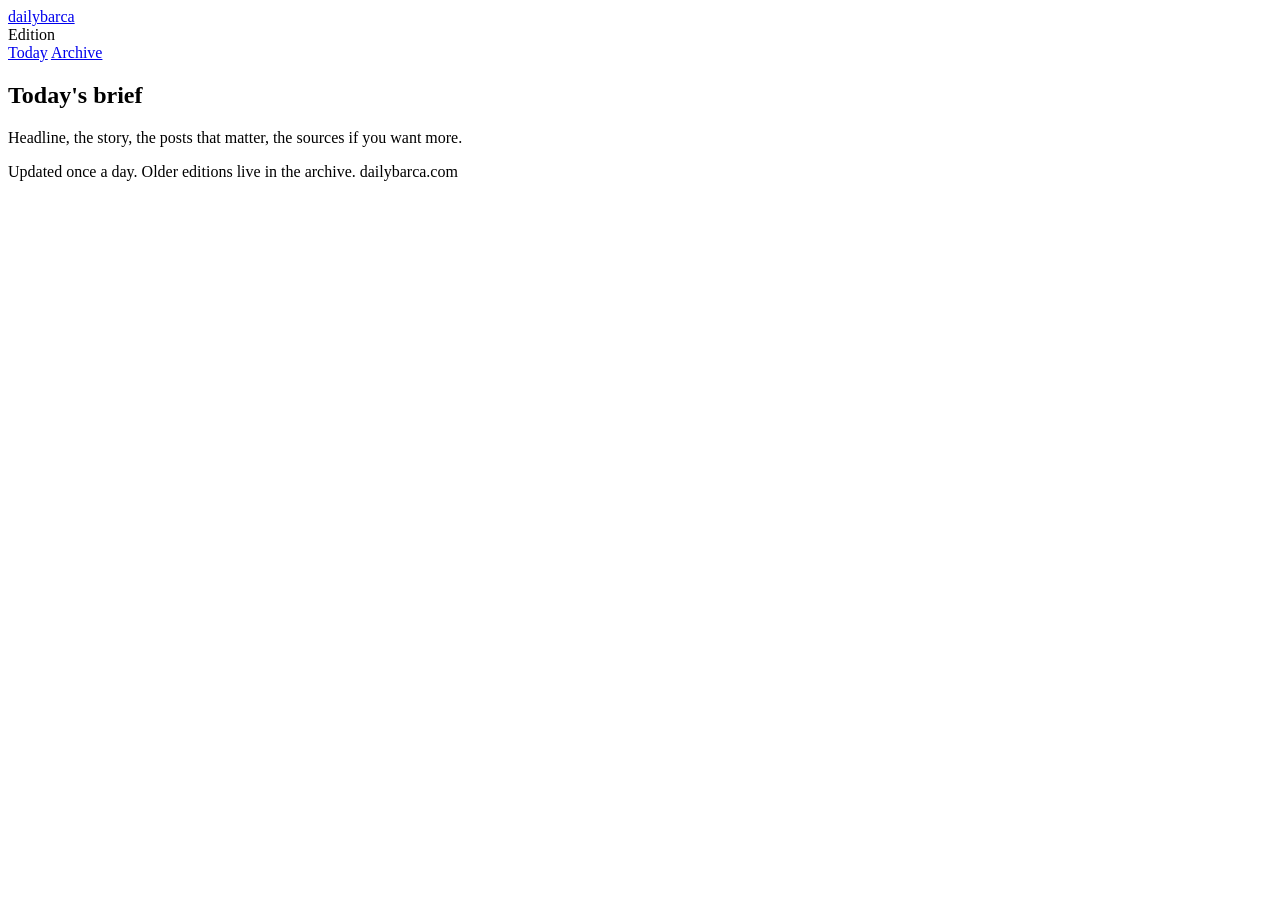
==== index.html @ 5529cc29 "Initial dailybarca site: dark cards, editions, archive" ====
<!doctype html>
<html lang="en">
<head>
  <meta charset="utf-8" />
  <meta name="viewport" content="width=device-width, initial-scale=1" />
  <title>dailybarca</title>
  <meta name="description" content="The daily Barca brief — story cards from top X voices and newsrooms." />
  <link rel="preconnect" href="https://fonts.googleapis.com" />
  <link rel="preconnect" href="https://fonts.gstatic.com" crossorigin />
  <link href="https://fonts.googleapis.com/css2?family=Sora:wght@400;500;600;700&display=swap" rel="stylesheet" />
  <link rel="stylesheet" href="/css/app.css" />
</head>
<body data-page="home">
  <header class="top">
    <div class="wrap top-inner">
      <a class="brand" href="/">daily<span>barca</span></a>
      <div class="edition-chip" id="editionChip">Edition</div>
      <nav class="nav">
        <a href="/">Today</a>
        <a href="/archive.html">Archive</a>
      </nav>
    </div>
  </header>
  <main class="wrap">
    <section class="hero">
      <div>
        <h1 id="heroTitle">Today's brief</h1>
        <p id="heroDeck">Headline, the story, the posts that matter, the sources if you want more.</p>
      </div>
      <div class="meta" id="heroMeta"></div>
    </section>
    <section class="grid" id="grid"></section>
  </main>
  <footer>
    <div class="wrap">Updated once a day. Older editions live in the archive. dailybarca.com</div>
  </footer>
  <script src="/js/app.js"></script>
</body>
</html>
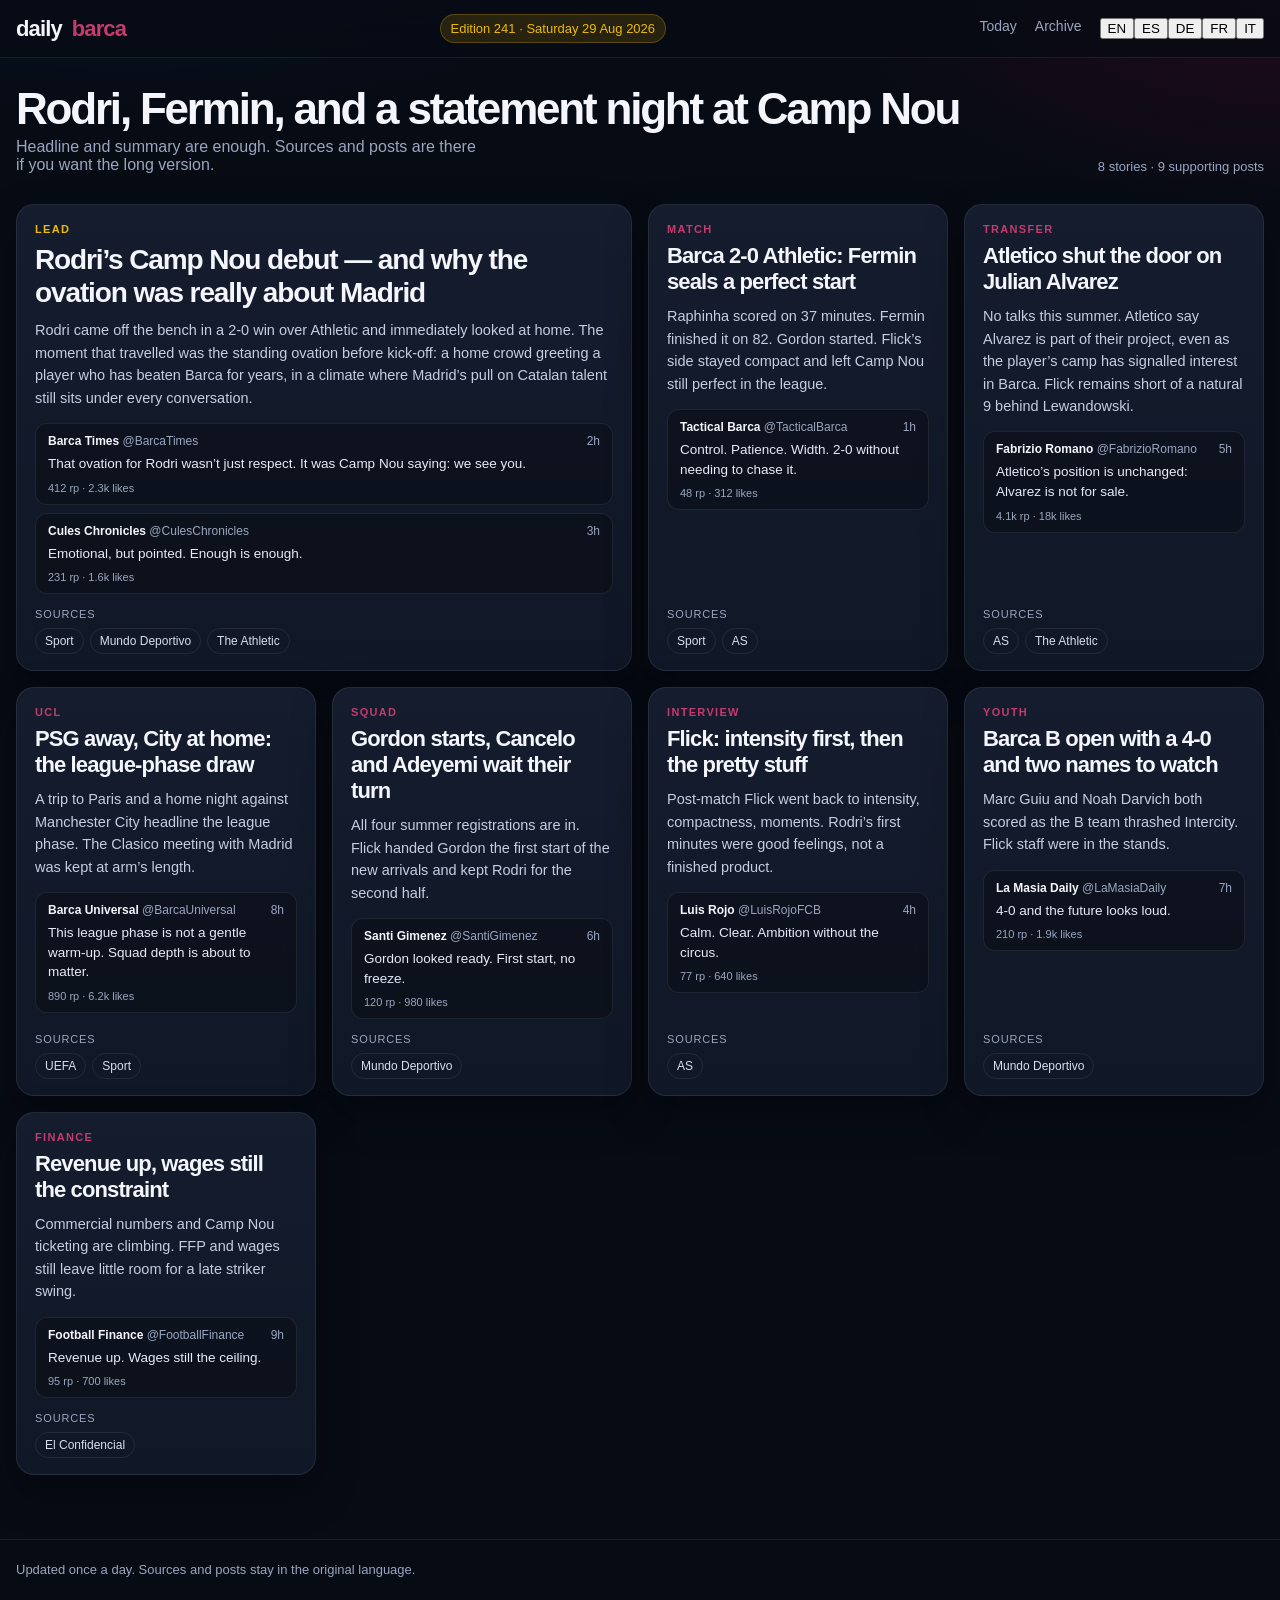
==== commit c45324b6: "Add EN ES DE FR IT language switch for card copy only" ====
--- a/index.html
+++ b/index.html
@@ -4,7 +4,6 @@
   <meta charset="utf-8" />
   <meta name="viewport" content="width=device-width, initial-scale=1" />
   <title>dailybarca</title>
-  <meta name="description" content="The daily Barca brief — story cards from top X voices and newsrooms." />
   <link rel="preconnect" href="https://fonts.googleapis.com" />
   <link rel="preconnect" href="https://fonts.gstatic.com" crossorigin />
   <link href="https://fonts.googleapis.com/css2?family=Sora:wght@400;500;600;700&display=swap" rel="stylesheet" />
@@ -16,8 +15,9 @@
       <a class="brand" href="/">daily<span>barca</span></a>
       <div class="edition-chip" id="editionChip">Edition</div>
       <nav class="nav">
-        <a href="/">Today</a>
-        <a href="/archive.html">Archive</a>
+        <a href="/" data-i18n="today">Today</a>
+        <a href="/archive.html" data-i18n="archive">Archive</a>
+        <div class="langs" id="langs"></div>
       </nav>
     </div>
   </header>
@@ -25,15 +25,13 @@
     <section class="hero">
       <div>
         <h1 id="heroTitle">Today's brief</h1>
-        <p id="heroDeck">Headline, the story, the posts that matter, the sources if you want more.</p>
+        <p id="heroDeck"></p>
       </div>
       <div class="meta" id="heroMeta"></div>
     </section>
     <section class="grid" id="grid"></section>
   </main>
-  <footer>
-    <div class="wrap">Updated once a day. Older editions live in the archive. dailybarca.com</div>
-  </footer>
+  <footer><div class="wrap" id="footerCopy"></div></footer>
   <script src="/js/app.js"></script>
 </body>
 </html>
--- a/css/app.css
+++ b/css/app.css
@@ -0,0 +1,91 @@
+:root {
+  --bg: #070b14;
+  --bg-elev: #101828;
+  --card: #141c2e;
+  --card-hover: #1a2438;
+  --line: rgba(255, 255, 255, 0.08);
+  --text: #f4f6fb;
+  --muted: #9aa6bf;
+  --blue: #3d7ad9;
+  --garnet: #c43b6e;
+  --gold: #edbb00;
+  --gold-dim: rgba(237, 187, 0, 0.14);
+  --shadow: 0 18px 40px rgba(0, 0, 0, 0.35);
+  --radius: 18px;
+}
+
+* { box-sizing: border-box; }
+html, body { margin: 0; padding: 0; }
+body {
+  font-family: "Sora", "Segoe UI", sans-serif;
+  background:
+    radial-gradient(1200px 500px at 10% -10%, rgba(0, 77, 152, 0.22), transparent 55%),
+    radial-gradient(900px 420px at 100% 0%, rgba(165, 0, 68, 0.16), transparent 50%),
+    var(--bg);
+  color: var(--text);
+  min-height: 100vh;
+}
+a { color: inherit; text-decoration: none; }
+.wrap { width: min(1280px, calc(100% - 32px)); margin: 0 auto; }
+.top {
+  position: sticky; top: 0; z-index: 20;
+  backdrop-filter: blur(16px);
+  background: rgba(7, 11, 20, 0.78);
+  border-bottom: 1px solid var(--line);
+}
+.top-inner { display: flex; align-items: center; justify-content: space-between; gap: 16px; padding: 14px 0; }
+.brand { display: flex; align-items: baseline; gap: 10px; font-weight: 700; letter-spacing: -0.04em; font-size: 22px; }
+.brand span { color: var(--garnet); }
+.edition-chip {
+  font-size: 13px; color: var(--gold); background: var(--gold-dim);
+  border: 1px solid rgba(237, 187, 0, 0.25); padding: 6px 10px; border-radius: 999px; white-space: nowrap;
+}
+.nav { display: flex; gap: 18px; font-size: 14px; color: var(--muted); }
+.nav a:hover { color: var(--text); }
+.hero { padding: 28px 0 8px; display: flex; justify-content: space-between; gap: 16px; align-items: end; }
+.hero h1 { margin: 0 0 6px; font-size: clamp(28px, 4vw, 44px); letter-spacing: -0.05em; line-height: 1.05; }
+.hero p { margin: 0; color: var(--muted); max-width: 52ch; }
+.meta { color: var(--muted); font-size: 13px; text-align: right; }
+.grid { display: grid; grid-template-columns: repeat(4, 1fr); gap: 16px; padding: 22px 0 64px; }
+.card {
+  background: linear-gradient(180deg, var(--card) 0%, #101726 100%);
+  border: 1px solid var(--line); border-radius: var(--radius); padding: 18px 18px 16px;
+  box-shadow: var(--shadow); display: flex; flex-direction: column; min-height: 100%;
+  transition: transform 0.18s ease, border-color 0.18s ease, background 0.18s ease;
+}
+.card:hover { transform: translateY(-3px); border-color: rgba(237, 187, 0, 0.28); background: var(--card-hover); }
+.card.lead { grid-column: span 2; }
+.kicker { font-size: 11px; font-weight: 700; letter-spacing: 0.12em; text-transform: uppercase; color: var(--garnet); margin-bottom: 8px; }
+.card.lead .kicker { color: var(--gold); }
+.card h2 { margin: 0 0 10px; font-size: 22px; letter-spacing: -0.04em; line-height: 1.18; }
+.card.lead h2 { font-size: 28px; }
+.summary { color: #c5cde0; font-size: 14.5px; line-height: 1.55; margin: 0 0 14px; }
+.tweets { display: grid; gap: 8px; margin-bottom: 14px; }
+.tweet { background: rgba(0, 0, 0, 0.28); border: 1px solid var(--line); border-radius: 12px; padding: 10px 12px; }
+.tweet-head { display: flex; justify-content: space-between; gap: 8px; font-size: 12px; color: var(--muted); margin-bottom: 6px; }
+.tweet-head b { color: var(--text); font-weight: 600; }
+.tweet p { margin: 0; font-size: 13.5px; line-height: 1.45; color: #e6ebf7; }
+.tweet-stats { margin-top: 8px; font-size: 11px; color: var(--muted); }
+.sources { margin-top: auto; }
+.sources-label { font-size: 11px; color: var(--muted); letter-spacing: 0.08em; text-transform: uppercase; margin-bottom: 8px; }
+.source-row { display: flex; flex-wrap: wrap; gap: 6px; }
+.source { font-size: 12px; color: #d7def0; border: 1px solid var(--line); border-radius: 999px; padding: 5px 9px; }
+.source:hover { border-color: var(--gold); color: var(--gold); }
+.archive-list { padding: 24px 0 80px; display: grid; gap: 10px; }
+.edition-row { display: flex; justify-content: space-between; align-items: center; gap: 12px; padding: 16px 18px; background: var(--card); border: 1px solid var(--line); border-radius: 14px; }
+.edition-row:hover { border-color: rgba(237, 187, 0, 0.3); }
+.edition-row strong { display: block; font-size: 16px; }
+.edition-row span { color: var(--muted); font-size: 13px; }
+footer { border-top: 1px solid var(--line); color: var(--muted); font-size: 13px; padding: 22px 0 40px; }
+@media (max-width: 1100px) {
+  .grid { grid-template-columns: repeat(2, 1fr); }
+  .card.lead { grid-column: span 2; }
+}
+@media (max-width: 720px) {
+  .grid { grid-template-columns: 1fr; }
+  .card.lead { grid-column: span 1; }
+  .hero { flex-direction: column; align-items: start; }
+  .meta { text-align: left; }
+  .top-inner { flex-wrap: wrap; }
+  .card h2, .card.lead h2 { font-size: 22px; }
+}
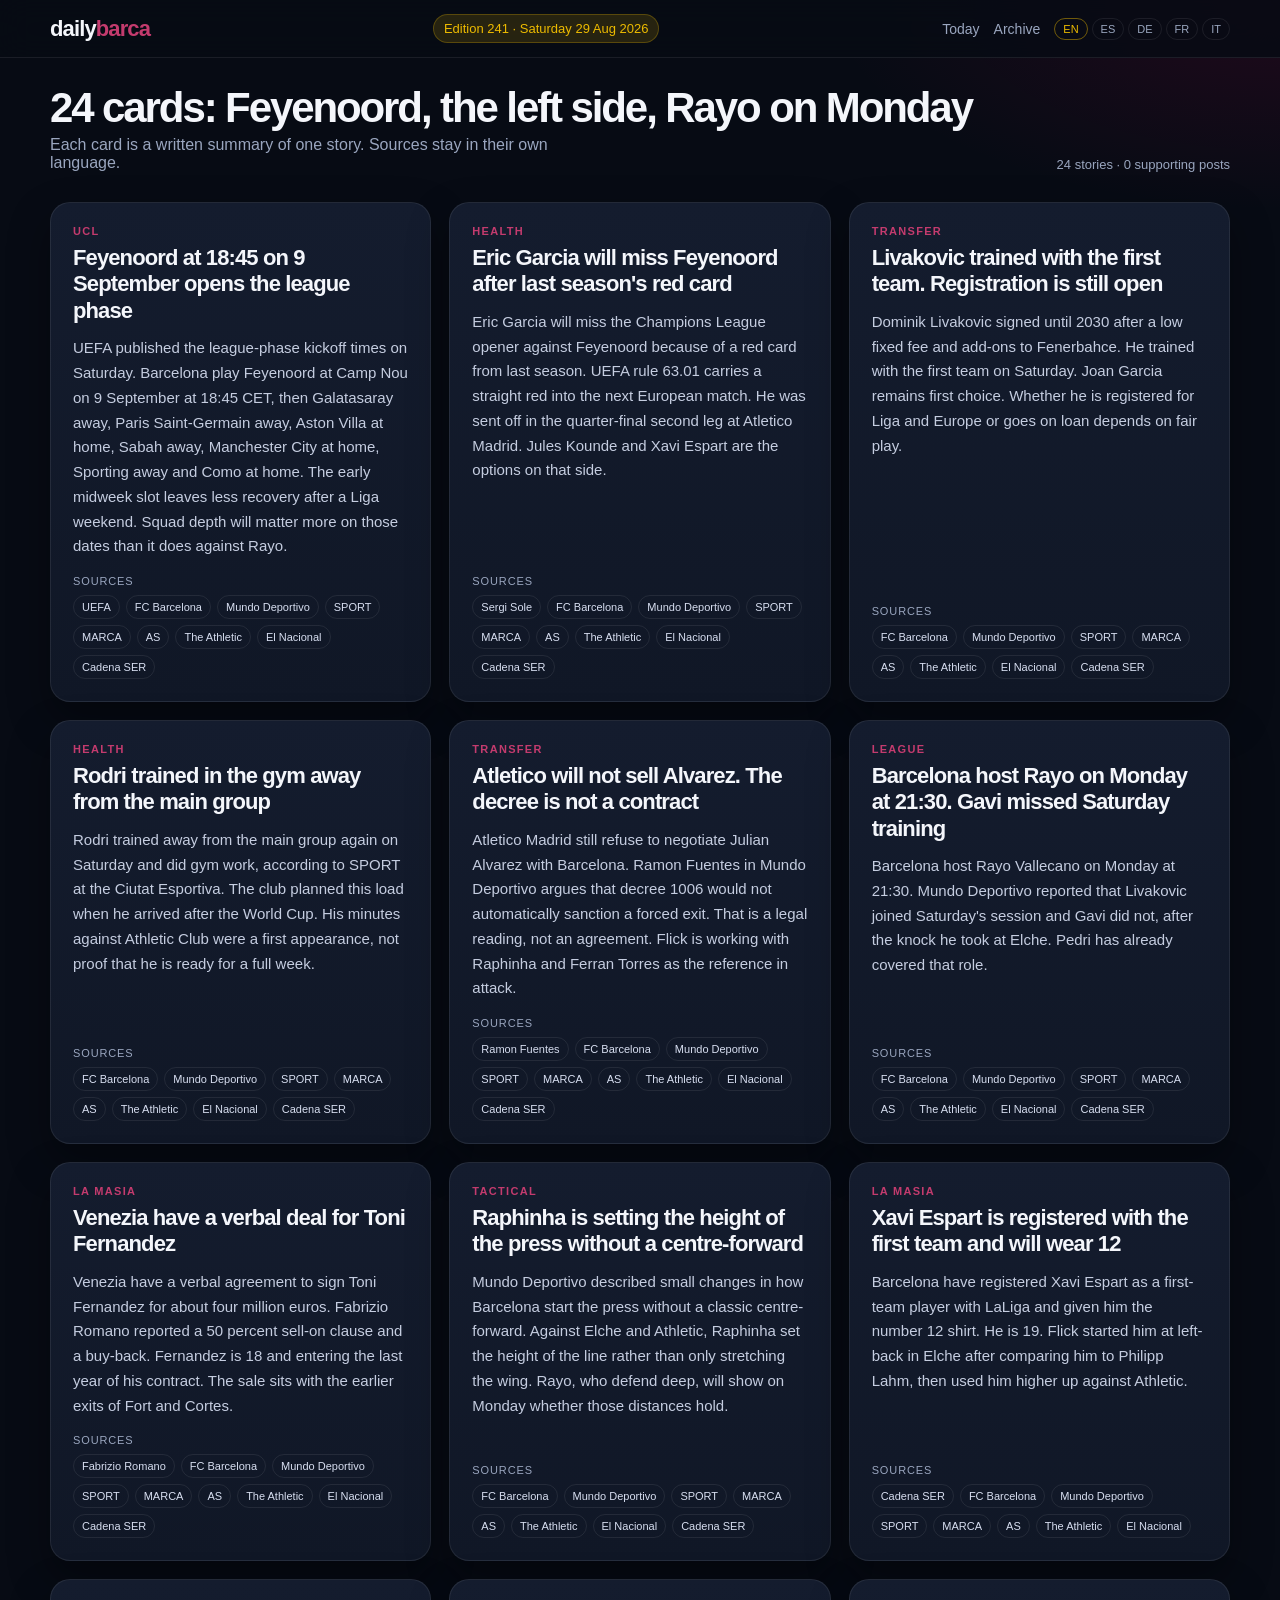
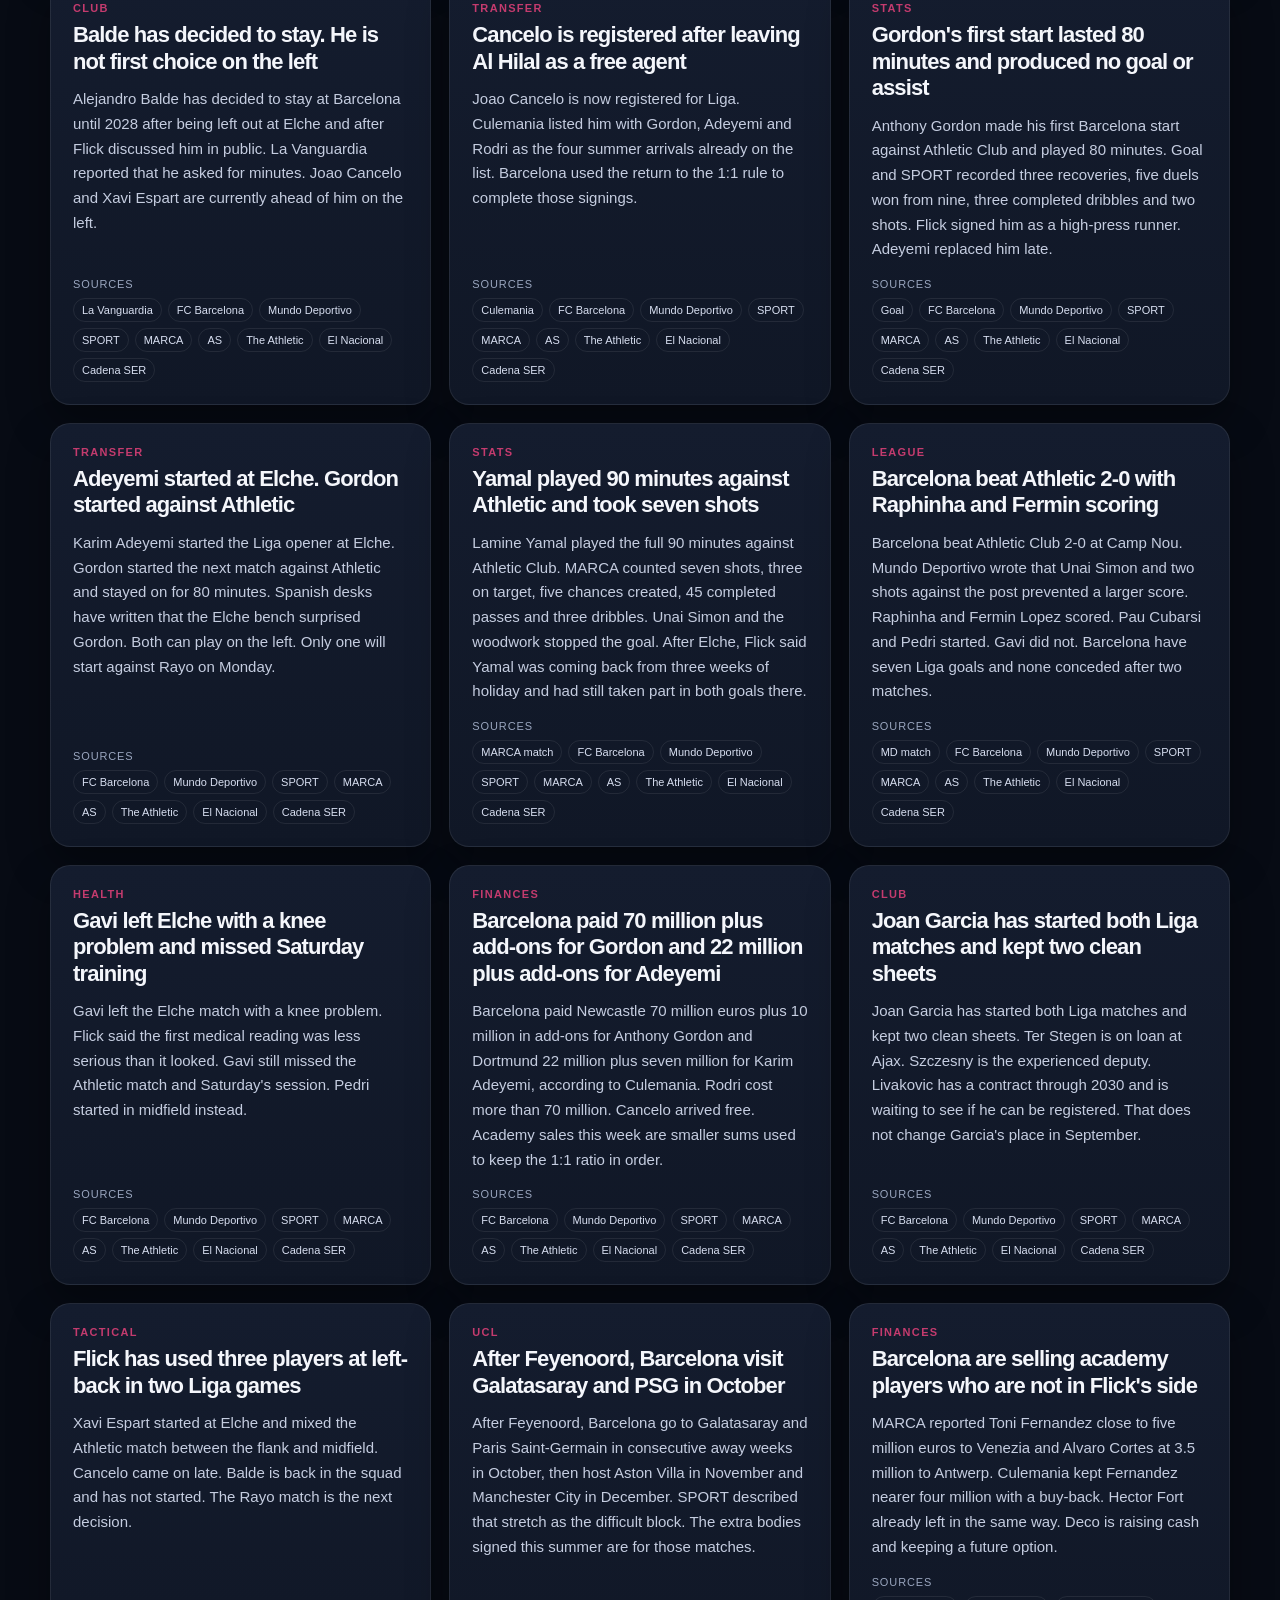
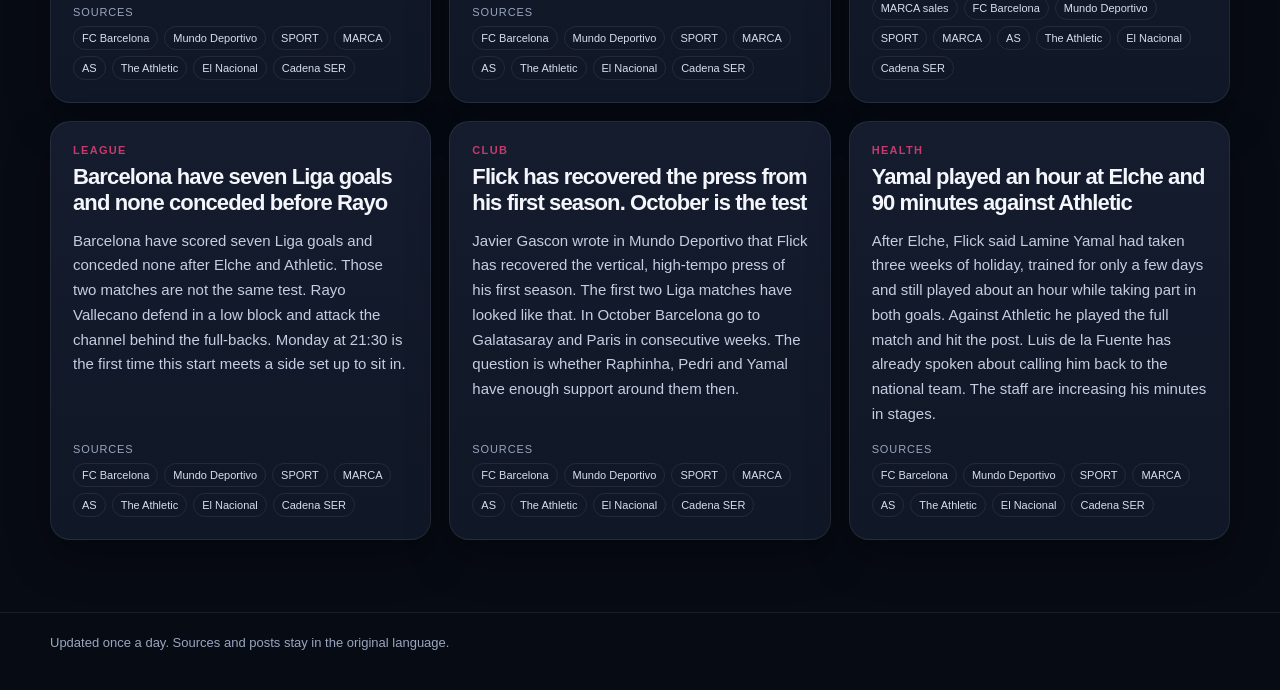
==== commit a22373e8: "3-col clickable cards, reader panel, longer copy" ====
--- a/index.html
+++ b/index.html
@@ -31,6 +31,10 @@
     </section>
     <section class="grid" id="grid"></section>
   </main>
+  <div class="reader" id="reader" hidden>
+    <button class="reader-backdrop" id="readerClose" aria-label="Close"></button>
+    <article class="reader-panel" id="readerPanel"></article>
+  </div>
   <footer><div class="wrap" id="footerCopy"></div></footer>
   <script src="/js/app.js"></script>
 </body>
--- a/css/app.css
+++ b/css/app.css
@@ -1,19 +1,9 @@
 :root {
-  --bg: #070b14;
-  --bg-elev: #101828;
-  --card: #141c2e;
-  --card-hover: #1a2438;
-  --line: rgba(255, 255, 255, 0.08);
-  --text: #f4f6fb;
-  --muted: #9aa6bf;
-  --blue: #3d7ad9;
-  --garnet: #c43b6e;
-  --gold: #edbb00;
-  --gold-dim: rgba(237, 187, 0, 0.14);
-  --shadow: 0 18px 40px rgba(0, 0, 0, 0.35);
-  --radius: 18px;
+  --bg: #070b14; --card: #141c2e;
+  --line: rgba(255, 255, 255, 0.08); --text: #f4f6fb; --muted: #9aa6bf;
+  --garnet: #c43b6e; --gold: #edbb00; --gold-dim: rgba(237, 187, 0, 0.14);
+  --shadow: 0 18px 40px rgba(0, 0, 0, 0.35); --radius: 20px;
 }
-
 * { box-sizing: border-box; }
 html, body { margin: 0; padding: 0; }
 body {
@@ -22,70 +12,75 @@
     radial-gradient(1200px 500px at 10% -10%, rgba(0, 77, 152, 0.22), transparent 55%),
     radial-gradient(900px 420px at 100% 0%, rgba(165, 0, 68, 0.16), transparent 50%),
     var(--bg);
-  color: var(--text);
-  min-height: 100vh;
+  color: var(--text); min-height: 100vh;
 }
 a { color: inherit; text-decoration: none; }
-.wrap { width: min(1280px, calc(100% - 32px)); margin: 0 auto; }
-.top {
-  position: sticky; top: 0; z-index: 20;
-  backdrop-filter: blur(16px);
-  background: rgba(7, 11, 20, 0.78);
-  border-bottom: 1px solid var(--line);
-}
+.wrap { width: min(1180px, calc(100% - 28px)); margin: 0 auto; }
+.top { position: sticky; top: 0; z-index: 20; backdrop-filter: blur(16px); background: rgba(7, 11, 20, 0.82); border-bottom: 1px solid var(--line); }
 .top-inner { display: flex; align-items: center; justify-content: space-between; gap: 16px; padding: 14px 0; }
-.brand { display: flex; align-items: baseline; gap: 10px; font-weight: 700; letter-spacing: -0.04em; font-size: 22px; }
+.brand { font-weight: 700; letter-spacing: -0.04em; font-size: 22px; }
 .brand span { color: var(--garnet); }
-.edition-chip {
-  font-size: 13px; color: var(--gold); background: var(--gold-dim);
-  border: 1px solid rgba(237, 187, 0, 0.25); padding: 6px 10px; border-radius: 999px; white-space: nowrap;
-}
-.nav { display: flex; gap: 18px; font-size: 14px; color: var(--muted); }
-.nav a:hover { color: var(--text); }
+.edition-chip { font-size: 13px; color: var(--gold); background: var(--gold-dim); border: 1px solid rgba(237, 187, 0, 0.25); padding: 6px 10px; border-radius: 999px; }
+.nav { display: flex; align-items: center; gap: 14px; font-size: 14px; color: var(--muted); flex-wrap: wrap; }
+.langs { display: flex; gap: 4px; }
+.lang { background: transparent; color: var(--muted); border: 1px solid var(--line); border-radius: 999px; font: inherit; font-size: 11px; padding: 4px 8px; cursor: pointer; }
+.lang.on, .lang:hover { color: var(--gold); border-color: rgba(237, 187, 0, 0.45); }
 .hero { padding: 28px 0 8px; display: flex; justify-content: space-between; gap: 16px; align-items: end; }
-.hero h1 { margin: 0 0 6px; font-size: clamp(28px, 4vw, 44px); letter-spacing: -0.05em; line-height: 1.05; }
-.hero p { margin: 0; color: var(--muted); max-width: 52ch; }
+.hero h1 { margin: 0 0 6px; font-size: clamp(28px, 4vw, 42px); letter-spacing: -0.05em; line-height: 1.05; }
+.hero p { margin: 0; color: var(--muted); max-width: 64ch; }
 .meta { color: var(--muted); font-size: 13px; text-align: right; }
-.grid { display: grid; grid-template-columns: repeat(4, 1fr); gap: 16px; padding: 22px 0 64px; }
+.grid { display: grid; grid-template-columns: repeat(3, 1fr); gap: 18px; padding: 22px 0 72px; }
 .card {
   background: linear-gradient(180deg, var(--card) 0%, #101726 100%);
-  border: 1px solid var(--line); border-radius: var(--radius); padding: 18px 18px 16px;
-  box-shadow: var(--shadow); display: flex; flex-direction: column; min-height: 100%;
-  transition: transform 0.18s ease, border-color 0.18s ease, background 0.18s ease;
+  border: 1px solid var(--line); border-radius: var(--radius);
+  padding: 22px; box-shadow: var(--shadow);
+  display: flex; flex-direction: column; min-height: 100%;
+  cursor: pointer; text-align: left; color: inherit; font: inherit;
 }
-.card:hover { transform: translateY(-3px); border-color: rgba(237, 187, 0, 0.28); background: var(--card-hover); }
-.card.lead { grid-column: span 2; }
+.card:hover { border-color: rgba(237, 187, 0, 0.35); transform: translateY(-2px); }
 .kicker { font-size: 11px; font-weight: 700; letter-spacing: 0.12em; text-transform: uppercase; color: var(--garnet); margin-bottom: 8px; }
-.card.lead .kicker { color: var(--gold); }
-.card h2 { margin: 0 0 10px; font-size: 22px; letter-spacing: -0.04em; line-height: 1.18; }
-.card.lead h2 { font-size: 28px; }
-.summary { color: #c5cde0; font-size: 14.5px; line-height: 1.55; margin: 0 0 14px; }
+.card h2 { margin: 0 0 12px; font-size: 22px; letter-spacing: -0.04em; line-height: 1.2; }
+.summary { color: #c5cde0; font-size: 15px; line-height: 1.65; margin: 0 0 16px; }
+.read-more { font-size: 12px; color: var(--gold); margin: 0 0 14px; }
 .tweets { display: grid; gap: 8px; margin-bottom: 14px; }
-.tweet { background: rgba(0, 0, 0, 0.28); border: 1px solid var(--line); border-radius: 12px; padding: 10px 12px; }
+.tweet { background: rgba(0,0,0,.28); border: 1px solid var(--line); border-radius: 12px; padding: 10px 12px; }
 .tweet-head { display: flex; justify-content: space-between; gap: 8px; font-size: 12px; color: var(--muted); margin-bottom: 6px; }
-.tweet-head b { color: var(--text); font-weight: 600; }
+.tweet-head b { color: var(--text); }
 .tweet p { margin: 0; font-size: 13.5px; line-height: 1.45; color: #e6ebf7; }
 .tweet-stats { margin-top: 8px; font-size: 11px; color: var(--muted); }
 .sources { margin-top: auto; }
 .sources-label { font-size: 11px; color: var(--muted); letter-spacing: 0.08em; text-transform: uppercase; margin-bottom: 8px; }
 .source-row { display: flex; flex-wrap: wrap; gap: 6px; }
-.source { font-size: 12px; color: #d7def0; border: 1px solid var(--line); border-radius: 999px; padding: 5px 9px; }
+.source { font-size: 11px; color: #d7def0; border: 1px solid var(--line); border-radius: 999px; padding: 5px 8px; }
 .source:hover { border-color: var(--gold); color: var(--gold); }
+.reader { position: fixed; inset: 0; z-index: 40; display: grid; place-items: end center; }
+.reader[hidden] { display: none; }
+.reader-backdrop { position: absolute; inset: 0; border: 0; background: rgba(3, 6, 12, 0.72); cursor: pointer; }
+.reader-panel {
+  position: relative; z-index: 41;
+  width: min(760px, 100%);
+  max-height: min(92vh, 920px);
+  overflow: auto;
+  background: #101726;
+  border: 1px solid var(--line);
+  border-radius: 24px 24px 0 0;
+  padding: 28px 26px 40px;
+  box-shadow: var(--shadow);
+}
+.reader-panel h2 { margin: 0 0 14px; font-size: 28px; letter-spacing: -0.04em; line-height: 1.15; }
+.reader-panel .body { color: #d5dced; font-size: 16px; line-height: 1.7; margin: 0 0 18px; }
+.reader-close {
+  position: absolute; top: 14px; right: 14px;
+  background: transparent; color: var(--muted); border: 1px solid var(--line);
+  border-radius: 999px; padding: 4px 10px; cursor: pointer; font: inherit;
+}
 .archive-list { padding: 24px 0 80px; display: grid; gap: 10px; }
 .edition-row { display: flex; justify-content: space-between; align-items: center; gap: 12px; padding: 16px 18px; background: var(--card); border: 1px solid var(--line); border-radius: 14px; }
-.edition-row:hover { border-color: rgba(237, 187, 0, 0.3); }
-.edition-row strong { display: block; font-size: 16px; }
-.edition-row span { color: var(--muted); font-size: 13px; }
 footer { border-top: 1px solid var(--line); color: var(--muted); font-size: 13px; padding: 22px 0 40px; }
-@media (max-width: 1100px) {
-  .grid { grid-template-columns: repeat(2, 1fr); }
-  .card.lead { grid-column: span 2; }
-}
+@media (max-width: 980px) { .grid { grid-template-columns: 1fr 1fr; } }
 @media (max-width: 720px) {
   .grid { grid-template-columns: 1fr; }
-  .card.lead { grid-column: span 1; }
   .hero { flex-direction: column; align-items: start; }
   .meta { text-align: left; }
-  .top-inner { flex-wrap: wrap; }
-  .card h2, .card.lead h2 { font-size: 22px; }
+  .reader-panel { padding: 22px 18px 32px; }
 }
